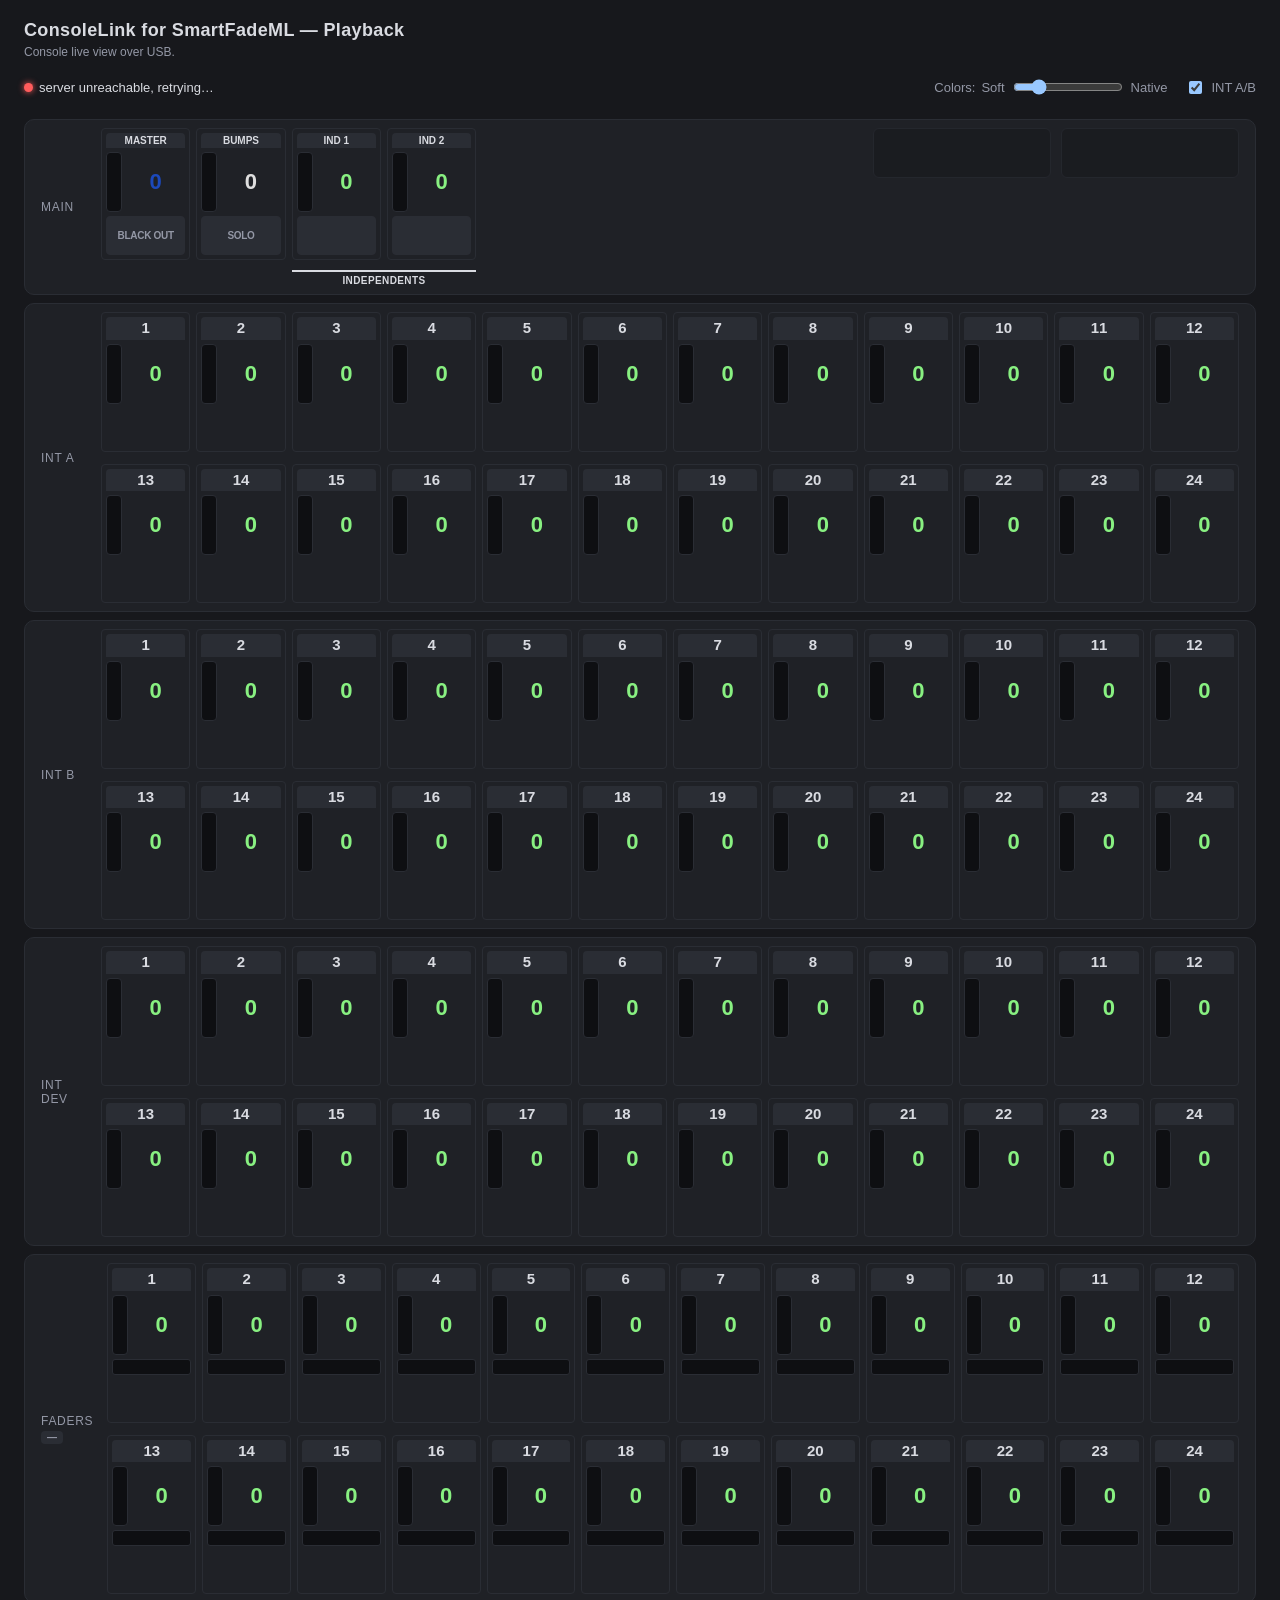
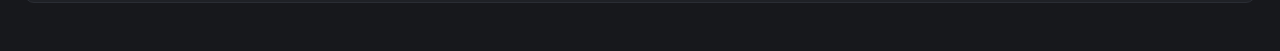
==== index.html @ bc00c01a "Adding LCD mirror to the app." ====
<!DOCTYPE html>
<html lang="en">
<head>
<meta charset="utf-8">
<meta name="viewport" content="width=device-width, initial-scale=1">
<title>ConsoleLink for SmartFadeML - Playback</title>
<link rel="stylesheet" href="style.css">
</head>
<body>
  <h1>ConsoleLink for SmartFadeML — Playback</h1>
  <div class="subtitle">Console live view over USB.</div>

  <div class="status-row">
    <div class="status"><span class="dot" id="dot"></span><span id="conn-text">connecting…</span></div>
    <div id="stale-text" style="color: var(--dim);"></div>
    <label class="sat-control">Colors:
      <span>Soft</span>
      <input type="range" id="saturation" min="0.5" max="1" step="0.05">
      <span>Native</span>
    </label>
    <label class="int-ab-control"><input type="checkbox" id="show-int-ab"> INT A/B</label>
  </div>

  <div class="section section-row" id="section-master-bumps">
    <div class="section-title">MAIN</div>
    <div class="special-row">
      <div class="meter special-meter" id="fader-master">
        <div class="number">MASTER</div>
        <div class="value-row">
          <div class="track"><div class="fill master" style="height:0%"></div></div>
          <div class="val">0</div>
        </div>
        <div class="name">
          <div class="ind-button ind-mini placeholder" id="ind-blackout">
            <div class="light">BLACK OUT</div>
          </div>
        </div>
      </div>
      <div class="meter special-meter" id="bumps">
        <div class="number">BUMPS</div>
        <div class="value-row">
          <div class="track"><div class="fill bumps" style="height:0%"></div></div>
          <div class="val">0</div>
        </div>
        <div class="name">
          <div class="ind-button ind-mini placeholder" id="ind-solo">
            <div class="light">SOLO</div>
          </div>
        </div>
      </div>
      <div class="meter special-meter" id="ind1">
        <div class="number">IND 1</div>
        <div class="value-row">
          <div class="track"><div class="fill ind" style="height:0%"></div></div>
          <div class="val">0</div>
        </div>
        <div class="name">
          <div class="ind-button ind-mini placeholder" id="ind-1">
            <div class="light">
              <div class="name-line"></div>
              <div class="name-line"></div>
              <div class="name-line"></div>
            </div>
          </div>
        </div>
      </div>
      <div class="meter special-meter" id="ind2">
        <div class="number">IND 2</div>
        <div class="value-row">
          <div class="track"><div class="fill ind" style="height:0%"></div></div>
          <div class="val">0</div>
        </div>
        <div class="name">
          <div class="ind-button ind-mini placeholder" id="ind-2">
            <div class="light">
              <div class="name-line"></div>
              <div class="name-line"></div>
              <div class="name-line"></div>
            </div>
          </div>
        </div>
      </div>
      <div class="group-bar" style="grid-column: 3 / 5;">INDEPENDENTS</div>
      <div class="lcd-pair">
        <div class="lcd placeholder" id="lcd-1">
          <div class="lcd-line"></div>
          <div class="lcd-line"></div>
        </div>
        <div class="lcd placeholder" id="lcd-2">
          <div class="lcd-line"></div>
          <div class="lcd-line"></div>
        </div>
      </div>
    </div>
  </div>

  <div class="section section-row" id="section-INT A">
    <div class="section-title">INT A <span class="active-badge" style="display:none">Active</span></div>
    <div class="intensity-row" id="intensities-INT A"></div>
  </div>

  <div class="section section-row" id="section-INT B">
    <div class="section-title">INT B <span class="active-badge" style="display:none">Active</span></div>
    <div class="intensity-row" id="intensities-INT B"></div>
  </div>

  <div class="section section-row" id="section-INT DEV">
    <div class="section-title">INT DEV <span class="active-badge" style="display:none">Active</span></div>
    <div class="intensity-row" id="intensities-INT DEV"></div>
  </div>

  <div class="section section-row" id="section-physical">
    <div class="section-title">FADERS
      <div class="mode-pill" id="mode-pill">—</div>
    </div>
    <div class="intensity-row" id="physical-faders"></div>
  </div>

<script src="app.js"></script>
</body>
</html>
---- style.css ----
:root {
  color-scheme: dark;
  --bg: #17181c;
  --panel: #1f2126;
  --grid: #2a2d34;
  --text: #d9dbe1;
  --darktext: #0b0c0e;
  --dim: #9498a6;
  --accent: #4fb0ff;
  --ok: #5cff8f;
  --bad: #ff5c5c;

  /* SmartFadeML style colors -- the console's pure LED colors. app.js reads these once and
     overrides them with softened versions per the Soft <-> Native slider (applyPalette()). */
  --master: #0000ff;
  --bumps: #ffffff;
  --accent-green: #00ff00;
  --accent-red: #ff0000;
  --blink-duration: 0.5s;
}
/* Below this window width, each 24-cell intensity row wraps into two rows of 12 (see the
   @media rule right after .intensity-row's definition, below, for the actual breakpoint --
   it has to live there so it wins the cascade over .intensity-row's unconditional rule). */
* { box-sizing: border-box; }
body {
  margin: 0;
  background: var(--bg);
  color: var(--text);
  font-family: -apple-system, BlinkMacSystemFont, "Segoe UI", sans-serif;
  padding: 20px 24px 40px;
}
/* Below 900px, stop reflowing/shrinking further (values were getting clipped past that
   point, see the 12-per-row .intensity-row comment above) -- hold the page at a fixed 900px and
   let the browser's own horizontal scrollbar handle anything narrower. */
body {
  min-width: 900px;
}
h1 {
  font-size: 18px;
  font-weight: 600;
  margin: 0 0 4px;
  letter-spacing: 0.02em;
}
.subtitle {
  color: var(--dim);
  font-size: 12px;
  margin-bottom: 18px;
}
.status-row {
  display: flex;
  align-items: center;
  gap: 18px;
  margin-bottom: 22px;
  font-size: 13px;
  flex-wrap: wrap;
}
.sat-control {
  display: flex;
  align-items: center;
  gap: 6px;
  margin-left: auto;  /* pushed to the right end of .status-row */
  color: var(--dim);
}
.sat-control input { width: 110px; }
.int-ab-control {
  display: flex;
  align-items: center;
  gap: 6px;
  color: var(--dim);
}
.status {
  display: flex;
  align-items: center;
  gap: 6px;
}
.dot {
  width: 9px;
  height: 9px;
  border-radius: 50%;
  background: var(--bad);
  box-shadow: 0 0 6px var(--bad);
}
.dot.ok { background: var(--ok); box-shadow: 0 0 6px var(--ok); }
/* Sits under the FADERS section-title text (a 46px-wide column, see .section.section-row
   .section-title) -- styled to match .section-title .active-badge (the INT A/B/DEV rows'
   "Active" badge) since they're both small status badges living in the same section-title
   spot: solid fill + dark text, 4px radius, 700 weight. Neutral grey/dim fill when the mode
   is still unknown (no active-* class yet), same as the rest of the UI's unknown-state
   color; solid accent-green/red once a mode is confirmed. */
.mode-pill.unconfirmed { opacity: 0.55; font-style: italic; }
.section-title .mode-pill {
  padding: 1px 6px;
  font-size: 10px;
  font-weight: 700;
  border: none;
  border-radius: 4px;
  text-align: center;
  white-space: normal;
  text-transform: none;
  letter-spacing: 0;
  background: var(--grid);
  color: var(--dim);
}
.section-title .mode-pill.active-A,
.section-title .mode-pill.active-B,
.section-title .mode-pill.active-D,
.section-title .mode-pill.active-P1,
.section-title .mode-pill.active-P2 {
  background: var(--accent-green);
  color: #0b0c0e;
}
.section-title .mode-pill.active-M {
  background: var(--accent-red);
  color: var(--text);
}

.section {
  background: var(--panel);
  border: 1px solid var(--grid);
  border-radius: 10px;
  padding: 8px 16px 8px;
  margin-bottom: 8px;
}
.section-title {
  font-size: 12px;
  text-transform: uppercase;
  letter-spacing: 0.06em;
  color: var(--dim);
  margin-bottom: 12px;
  display: flex;
  align-items: center;
  gap: 8px;
}
.section-title .active-badge {
  font-size: 10px;
  background: var(--accent-green);
  color: #0b0c0e;
  border-radius: 4px;
  padding: 1px 6px;
  letter-spacing: 0;
  text-transform: none;
  font-weight: 700;
}
.section.dim .section-title { opacity: 0.6; }

/* INT A/B/DEV sections only: title as a left column instead of a row above the intensity
   meters, so each row is shorter vertically. */
.section.section-row {
  display: flex;
  align-items: center;
  gap: 14px;
}
/* INT A/B rows when the header's INT A/B checkbox is off. Same specificity as the rule above,
   which the plain `hidden` attribute wouldn't beat. */
.section.section-row.hidden-row { display: none; }
.section.section-row .section-title {
  flex: 0 0 46px;
  flex-direction: column;
  align-items: flex-start;
  gap: 3px;
  margin-bottom: 0;
}
.section.section-row .intensity-row,
.section.section-row .special-row {
  /* flex-basis 0, not auto: with auto, the outer flex layout would need this item's own
     intrinsic/preferred size before it can assign a width -- for .special-row specifically,
     that intrinsic-size pass needs to resolve its grid-template-columns' percentage-based
     tracks, which in turn need .special-row's own (not-yet-known) width. That circularity is
     what collapsed MASTER/BUMPS/IND 1/IND 2 to slivers: an indefinite percentage in that
     situation resolves to 0 per spec. flex-basis:0 sidesteps it entirely -- flex-grow:1 just
     takes 100% of the remaining space directly, with no intrinsic-size measurement needed. */
  flex: 1 1 0;
  min-width: 0;
}
.intensity-row {
  display: grid;
  /* minmax(0, 1fr), not plain 1fr: a bare 1fr track won't shrink below its content's natural
     min-content width, which defeats the narrow-width wrap below -- minmax(0, 1fr) is what
     actually lets columns compress instead of overflowing the row. */
  grid-template-columns: repeat(24, minmax(0, 1fr));
  gap: 6px;
  align-items: end;
  /* Safety net: if even 12-per-row (below) is still too tight for the fixed-size badge/bar/
     value content to shrink into, scroll horizontally instead of silently overflowing the
     page. */
  overflow-x: auto;
}
/* Tune this px value to change when the 24-cell intensity rows wrap into two rows of 12
   (narrow Mac windows / phone screens). Must stay below .intensity-row above so it wins the
   cascade. */
@media (max-width: 1600px) {
  .intensity-row {
    grid-template-columns: repeat(12, minmax(0, 1fr));
  }
}
/* A caption bar visually tying two or more adjacent indicators together (e.g. "Focus" under
   Pan+Tilt, "INDEPENDENTS" under IND 1/IND 2) -- generic, reusable in any CSS-grid row
   (.intensity-row's PARAM 1/2 fader labels via computeLabelGroups() in app.js; .special-row's
   static IND 1/IND 2 grouping). A .group-bar is just another item in that same grid, given an
   explicit `grid-column: start / end` (in JS for the dynamic case, inline for the static one).
   The static IND 1/IND 2 caption still relies on plain auto-placement -- no grid-row of its
   own, so it lands in row 2 since row 1 is already fully occupied. The dynamic PARAM 1/2
   group-bars no longer do: since the 12-column-wrap fix, renderGroupBars()/
   projectGroupSegments() in app.js always set an explicit grid-row themselves (see those
   functions for why plain auto-placement stopped being enough once a row can wrap to two
   12-column blocks). Kept visually light (a thin top rule + small caption) rather than a
   heavy filled bar, to read as "these belong together" without competing with the meters
   themselves. */
.group-bar {
  grid-column: 1 / -1;
  margin-top: 4px;
  padding-top: 3px;
  border-top: 2px solid var(--text);
  font-size: 10px;
  font-weight: 700;
  color: var(--text);
  text-transform: uppercase;
  letter-spacing: 0.04em;
  text-align: center;
  white-space: nowrap;
  overflow: hidden;
  text-overflow: ellipsis;
}
.meter {
  display: flex;
  flex-direction: column;
  align-items: center;
  justify-content: flex-start;
  min-width: 0;
  flex: 1 1 0;
  height: auto;
  border: 1px solid var(--grid);
  border-radius: 4px;
  padding: 4px;
  /* At narrow widths (12-per-row) a column can compress below its badge/value text's natural
     size -- clip rather than let it bleed into neighboring columns. */
  overflow: hidden;
}
.meter .track {
  width: 100%;
  height: 60px;
  background: #0e0f12;
  border: 1px solid var(--grid);
  border-radius: 4px;
  display: flex;
  align-items: flex-end;
  overflow: hidden;
  position: relative;
  margin-top: 0;
  flex-shrink: 0;
}
.meter .fill {
  width: 100%;
  background: transparent;
  height: 0%;
  transition: height 80ms linear;
}
.meter.nonzero .fill { background: var(--accent-green); }
/* The FADERS row takes its bump LED's console color (--bar-color, set in app.js). Before the
   first type=0x16 arrives: the page's green, or red in MEMS like the console. */
#section-physical .meter.nonzero .fill { background: var(--bar-color, var(--accent-green)); }
#section-physical .meter .val { color: var(--bar-color, var(--accent-green)); }
#section-physical.mems .meter.nonzero .fill { background: var(--bar-color, var(--accent-red)); }
#section-physical.mems .meter .val { color: var(--bar-color, var(--accent-red)); }
.meter .val {
  font-size: 10px;
  color: var(--accent-green);
  font-variant-numeric: tabular-nums;
  line-height: 1.1;
  flex-shrink: 0;
  display: inline-block;
  margin-top: 4px;
  height: 1.1em;
}
.meter .number,
.meter .name {
  font-size: 9px;
  color: var(--dim);
  line-height: 1.2;
  text-align: center;
  display: inline-block;
  width: 100%;
  white-space: nowrap;
  overflow: hidden;
  text-overflow: ellipsis;
}
.meter .number {
  height: 1.2em;
}

/* INT A/B/DEV intensity meters and Master/Bumps (.special-meter) share this compact layout:
   the number/label as a header above a narrow bar, and a large value readout next to it. */
.intensity-row .meter .number,
.special-meter .number {
  font-size: 15px;
  font-weight: 700;
  color: var(--text);
  background: var(--grid);
  border-radius: 4px 4px 0 0;
  height: auto;
  line-height: 1.5;
  margin-bottom: 4px;
}
.intensity-row .meter .value-row,
.special-meter .value-row {
  display: flex;
  align-items: flex-end;
  justify-content: flex-start;
  gap: 4px;
  width: 100%;
  height: 60px;
}
.intensity-row .meter .track,
.special-meter .track {
  width: 16px;
  flex: 0 0 16px;
}
.intensity-row .meter .val,
.special-meter .val {
  font-size: 22px;
  font-weight: 700;
  color: var(--accent-green);
  height: auto;
  margin-top: 0;
  line-height: 1;
  align-self: center;
  flex: 1 1 auto;
  text-align: center;
}

/* MASTER/BUMPS is longer than a 1-2 digit intensity number, so it gets a smaller badge font
   that wraps instead of the numeric badges' nowrap+ellipsis truncation. */
.special-meter .number {
  font-size: 10px;
  white-space: normal;
}
/* The console's own name field is 3 short lines (6/6/5 chars) -- .name is
   just a column of 3 .name-line rows, each rendered exactly as the console lays it out
   rather than word-wrapping one joined string. Always exactly 3 rows (blank ones included),
   so every meter column's name area is the same height regardless of how many lines that
   particular item's name actually uses. */
.meter .name {
  display: flex;
  flex-direction: column;
  width: 100%;
  margin-top: 4px;
  /* Explicit, not just "3 .name-line rows add up to this" -- BLACK OUT/SOLO (under Master/
     Bumps) only ever hold a single line, so they need this container's height pinned to the
     same 3-line total (3 * 13px) rather than shrinking to fit their own shorter content. */
  height: 39px;
}
/* Every name/label in this row (24-cell intensity names, IND 1/2 names, SOLO/BLACKOUT) shares
   this font size and weight -- one shared rule instead of repeating the same two values in
   each context below, which only differ in line-height/height/color/wrapping. */
.name-line,
.ind-button.ind-mini .light {
  font-size: 10px;
  font-weight: 600;
}
.name-line {
  color: var(--text);
  line-height: 1.3;
  height: 1.3em;
  text-align: center;
  white-space: nowrap;
  overflow: hidden;
  text-overflow: clip;
}

/* CSS grid, not flex: lets MASTER/BUMPS/IND 1/IND 2 share the exact same "append a .group-bar
   with an explicit grid-column, no grid-row" mechanism as .intensity-row (see .group-bar
   above) for the IND 1/IND 2 "INDEPENDENTS" caption -- a plain sibling .group-bar auto-places
   into row 2 since row 1 is already fully occupied by the 4 items, no wrapper element needed.
   (An earlier version wrapped IND 1/IND 2 in an extra flex container and passed their shared
   width down via a CSS custom property -- broken, because a custom property's "%" is NOT
   resolved at the element that declares it; it stays live text substituted at the point of
   actual use, so it resolved against the wrapper's own near-empty width instead of
   .special-row's, collapsing both to a sliver. Direct grid items sidestep that entirely.) */
.special-row {
  display: grid;
  /* 4 meter tracks, then one taking the rest of the row for the LCDs (.lcd-pair) */
  grid-template-columns: repeat(4, calc((100% - 138px) / 24)) minmax(0, 1fr);
  gap: 6px;
}
/* No width rule on .special-meter itself: the grid track above already sizes each column
   correctly, and a grid item stretches to fill its track by default. An explicit width here
   would be actively wrong under a grid parent, not just redundant -- "%" in a grid ITEM's own
   width resolves against its grid CELL, not the container, so `calc((100% - 138px) / 24)`
   would compute against a ~63px cell instead of .special-row's full width, going negative
   (clamped ~0). That's exactly what broke MASTER/BUMPS/IND 1/IND 2 into slivers even after
   fixing the .special-row circular-sizing issue below -- confirmed by measuring the actual
   rendered grid-template-columns (63.3px per track, correct) vs. the item boxes (10px, wrong)
   with Playwright before removing this. */
/* Same breakpoint as .intensity-row's 24->12 wrap above: once an intensity-row column is one
   of 12 (11 gaps) instead of 24 (23 gaps), Master/Bumps need the matching 12-column width
   formula to stay the same size as Intensity 1/2 -- otherwise they'd still be sized for the
   24-wide row. */
@media (max-width: 1600px) {
  .special-row {
    grid-template-columns: repeat(4, calc((100% - 66px) / 12)) minmax(0, 1fr);
  }
}
/* The console's two 2x20 LCDs, right-aligned like on the console's top right. Spans both grid
   rows (meters + INDEPENDENTS caption) of its own track. Even at the page's 900px minimum width
   that track has room for both panels. */
.lcd-pair {
  grid-column: 5;
  grid-row: 1 / 3;
  justify-self: end;
  align-self: start;
  display: flex;
  gap: 10px;
}
.lcd {
  background: var(--bg);
  border: 1px solid var(--grid);
  border-radius: 6px;
  padding: 6px 10px;
  font-family: ui-monospace, "SF Mono", Menlo, monospace;
  font-size: 13px;
}
/* white-space: pre keeps the console's own column alignment (runs of spaces); the fixed 20ch
   width keeps an empty or placeholder panel the same size as a filled one. */
.lcd-line {
  width: 20ch;
  height: 1.4em;
  line-height: 1.4em;
  white-space: pre;
  overflow: hidden;
}
.lcd.placeholder { opacity: 0.5; }
.special-meter .fill.master { background: var(--master); }
.special-meter .fill.bumps { background: var(--bumps); }
.special-meter .fill.ind { background: var(--accent-green); }
#fader-master .val { color: var(--master); }
#bumps .val { color: var(--bumps); }
#ind1 .val,
#ind2 .val { color: var(--accent-green); }

.placeholder .track { display: flex; align-items: center; justify-content: center; }
.placeholder .track::after {
  content: "?";
  color: var(--dim);
  font-size: 20px;
}

/* Independents are toggle/bump buttons on the console (per the manual), not faders --
   rendered as a light that turns on, not a bar that fills. */
.ind-button {
  display: flex;
  flex-direction: column;
  align-items: center;
  gap: 8px;
  width: 60px;
}
.ind-button .light {
  width: 44px;
  height: 44px;
  border-radius: 8px;
  background: #0e0f12;
  border: 1px solid var(--grid);
  display: flex;
  align-items: center;
  justify-content: center;
  font-size: 12px;
  font-weight: 700;
  color: var(--dim);
}
/* SOLO/BLACKOUT live inside Bumps'/Master's .name slot instead of standing alone: compact,
   full-width, with the label inside the light box itself rather than below it. */
.ind-button.ind-mini {
  width: 100%;
  height: 100%;
  gap: 0;
}
.ind-button.ind-mini .light {
  width: 100%;
  height: 100%;
  min-height: 0;
  border-radius: 4px;
  letter-spacing: -0.03em;
  line-height: 1.15;
  padding: 1px;
  white-space: normal;
  /* Inactive: same background as the .number badge above the bar. */
  background: var(--grid);
  border-color: var(--grid);
  color: var(--dim);
}
/* Active: the console's own LED color (--color-a/--color-b, set in app.js) -- white for SOLO,
   blue for BLACKOUT -- falling back to the page's colors before the first type=0x16. Glow and
   text stay the page's own, for contrast. IDs so these beat the generic .ind-button.on rules. */
#ind-solo.on .light {
  background: var(--color-a, var(--bumps));
  border-color: var(--color-a, var(--bumps));
  /* Text color, not button color: white background needs dark text for contrast, distinct
     from BLACKOUT's blue background below which needs the opposite. */
  color: var(--darktext);
  box-shadow: 0 0 10px var(--bumps);
}
#ind-blackout.on .light {
  background: var(--color-a, var(--master));
  border-color: var(--color-a, var(--master));
  color: var(--text);
  box-shadow: 0 0 10px var(--master);
}
/* Blinking: hard-alternates between the console's two LED colors (--color-a/--color-b), matching
   the real console's flashing LED -- e.g. Solo blinks white/off while a Bump button isolates a
   channel; BlackOut blinks light-blue/off (37 37 ff / 0a 0a 0a) when Master is pulled below full
   while BlackOut itself is off. Falls back to the page's on-color / inactive background.
   steps(1) for a discrete flash, not a smooth fade. */
@keyframes blink-solo {
  0%, 49%   { background: var(--color-a, var(--bumps)); border-color: var(--color-a, var(--bumps)); color: var(--darktext); box-shadow: 0 0 10px var(--bumps); }
  50%, 100% { background: var(--color-b, var(--grid)); border-color: var(--color-b, var(--grid)); color: var(--dim); box-shadow: none; }
}
@keyframes blink-blackout {
  0%, 49%   { background: var(--color-a, var(--master)); border-color: var(--color-a, var(--master)); color: var(--text); box-shadow: 0 0 10px var(--master); }
  50%, 100% { background: var(--color-b, var(--grid)); border-color: var(--color-b, var(--grid)); color: var(--dim); box-shadow: none; }
}
#ind-solo.blinking .light { animation: blink-solo var(--blink-duration) steps(1) infinite; }
#ind-blackout.blinking .light { animation: blink-blackout var(--blink-duration) steps(1) infinite; }
/* IND 1/2's button shows the Independent's name as 3 lines, same as the intensity rows,
   instead of SOLO/BLACKOUT's single static label -- override the centered
   single-line layout inherited from .ind-button .light with a column of small rows. */
#ind-1 .light,
#ind-2 .light {
  flex-direction: column;
  justify-content: center;
  gap: 0;
}
#ind-1 .light .name-line,
#ind-2 .light .name-line {
  line-height: 1.15;
  height: 1.15em;
  color: inherit;
}
#ind-1.on .light,
#ind-2.on .light {
  background: var(--accent-green);
  border-color: var(--accent-green);
  /* Pale green background, same as SOLO's white -- needs dark text, not BLACKOUT's light. */
  color: var(--darktext);
  box-shadow: 0 0 10px var(--accent-green);
}
/* The Physical Faders row's light swatch: no text, just a color (solid,
   intensity-proportional once caught; blinking between two brightness levels while the
   physical fader hasn't caught its stored value yet). Colors are the console's own RGB
   (--color-a/--color-b, set via setLightColors() in app.js).
   Sized to sit in a .meter's .name slot, same 24-per-row grid as the intensity rows above. */
.fader-light {
  width: 100%;
  height: 16px;
  margin-top: 4px;
  border-radius: 3px;
  background: var(--color-a, #0e0f12);
  border: 1px solid var(--grid);
}
/* Driven by --color-a/--color-b custom properties set in JS per fader -- every one of the 24
   faders can show a different wire color, so the animation itself has to be color-agnostic.
   steps(1) for a discrete flash, matching the real console's LED, not a smooth fade. */
@keyframes blink-fader {
  0%, 49%   { background: var(--color-a); }
  50%, 100% { background: var(--color-b); }
}
.fader-light.blinking {
  animation: blink-fader var(--blink-duration) steps(1) infinite;
}
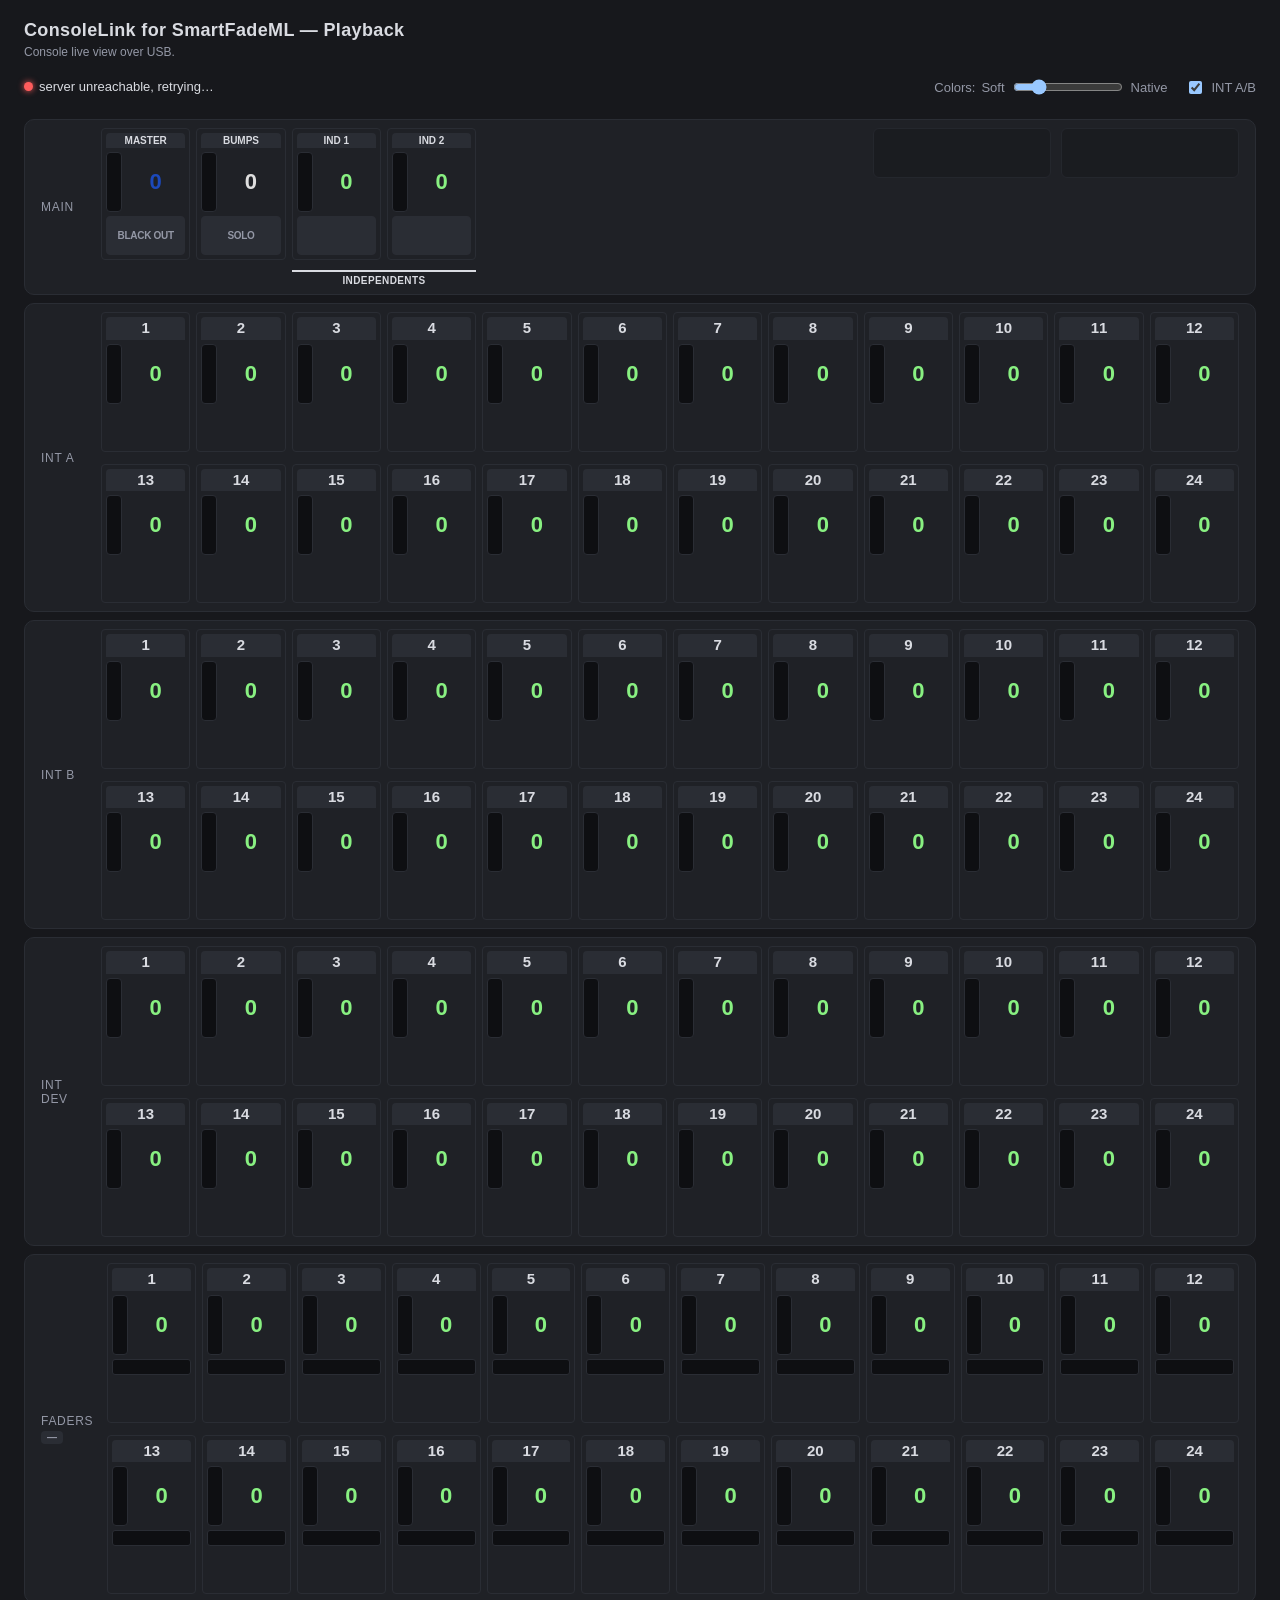
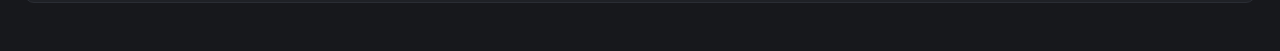
==== commit 3de8a82b: "Adding new layout for narrow screens (ex. phone)." ====
--- a/index.html
+++ b/index.html
@@ -11,14 +11,18 @@
   <div class="subtitle">Console live view over USB.</div>
 
   <div class="status-row">
-    <div class="status"><span class="dot" id="dot"></span><span id="conn-text">connecting…</span></div>
-    <div id="stale-text" style="color: var(--dim);"></div>
-    <label class="sat-control">Colors:
-      <span>Soft</span>
-      <input type="range" id="saturation" min="0.5" max="1" step="0.05">
-      <span>Native</span>
-    </label>
-    <label class="int-ab-control"><input type="checkbox" id="show-int-ab"> INT A/B</label>
+    <div class="status-group">
+      <div class="status"><span class="dot" id="dot"></span><span id="conn-text">connecting…</span></div>
+      <div id="stale-text"></div>
+    </div>
+    <div class="controls">
+      <label class="sat-control">Colors:
+        <span>Soft</span>
+        <input type="range" id="saturation" min="0.5" max="1" step="0.05">
+        <span>Native</span>
+      </label>
+      <label class="int-ab-control"><input type="checkbox" id="show-int-ab"> INT A/B</label>
+    </div>
   </div>
 
   <div class="section section-row" id="section-master-bumps">
--- a/style.css
+++ b/style.css
@@ -17,11 +17,27 @@
   --accent-green: #00ff00;
   --accent-red: #ff0000;
   --blink-duration: 0.5s;
-}
-/* Below this window width, each 24-cell intensity row wraps into two rows of 12 (see the
-   @media rule right after .intensity-row's definition, below, for the actual breakpoint --
-   it has to live there so it wins the cascade over .intensity-row's unconditional rule). */
+
+  /* Meter columns per grid row: each 24-cell intensity row wraps into 24/--cols rows. The only
+     place the column count is set -- the grids below and currentColumnsPerRow() in app.js all
+     read it from here. */
+  --cols: 24;
+  --gap: 6px;
+}
+/* Tune these px values to change where the 24-cell rows wrap. */
+@media (max-width: 1600px) {
+  :root { --cols: 12; }
+}
+/* Phone portrait: 4 rows of 6. */
+@media (max-width: 640px) {
+  :root { --cols: 6; }
+}
 * { box-sizing: border-box; }
+html {
+  /* Stop iOS Safari enlarging text when the phone turns to landscape. */
+  -webkit-text-size-adjust: 100%;
+  text-size-adjust: 100%;
+}
 body {
   margin: 0;
   background: var(--bg);
@@ -29,12 +45,6 @@
   font-family: -apple-system, BlinkMacSystemFont, "Segoe UI", sans-serif;
   padding: 20px 24px 40px;
 }
-/* Below 900px, stop reflowing/shrinking further (values were getting clipped past that
-   point, see the 12-per-row .intensity-row comment above) -- hold the page at a fixed 900px and
-   let the browser's own horizontal scrollbar handle anything narrower. */
-body {
-  min-width: 900px;
-}
 h1 {
   font-size: 18px;
   font-weight: 600;
@@ -54,11 +64,20 @@
   font-size: 13px;
   flex-wrap: wrap;
 }
+/* The page's controls, as one block pushed to the right end of .status-row -- on a narrow
+   screen they wrap as a group, still right-aligned, rather than one by one. */
+.controls {
+  display: flex;
+  align-items: center;
+  flex-wrap: wrap;
+  justify-content: flex-end;
+  gap: 8px 18px;
+  margin-left: auto;
+}
 .sat-control {
   display: flex;
   align-items: center;
   gap: 6px;
-  margin-left: auto;  /* pushed to the right end of .status-row */
   color: var(--dim);
 }
 .sat-control input { width: 110px; }
@@ -72,6 +91,17 @@
   display: flex;
   align-items: center;
   gap: 6px;
+}
+/* "last update" under the connection status, lined up with its text (dot 9px + gap 6px). */
+.status-group {
+  display: flex;
+  flex-direction: column;
+  gap: 2px;
+}
+#stale-text {
+  color: var(--dim);
+  font-size: 12px;
+  padding-left: 15px;
 }
 .dot {
   width: 9px;
@@ -177,21 +207,12 @@
   /* minmax(0, 1fr), not plain 1fr: a bare 1fr track won't shrink below its content's natural
      min-content width, which defeats the narrow-width wrap below -- minmax(0, 1fr) is what
      actually lets columns compress instead of overflowing the row. */
-  grid-template-columns: repeat(24, minmax(0, 1fr));
-  gap: 6px;
+  grid-template-columns: repeat(var(--cols), minmax(0, 1fr));
+  gap: var(--gap);
   align-items: end;
-  /* Safety net: if even 12-per-row (below) is still too tight for the fixed-size badge/bar/
-     value content to shrink into, scroll horizontally instead of silently overflowing the
-     page. */
+  /* Safety net: if a row is still too tight for the fixed-size badge/bar/value content to
+     shrink into, scroll horizontally instead of silently overflowing the page. */
   overflow-x: auto;
-}
-/* Tune this px value to change when the 24-cell intensity rows wrap into two rows of 12
-   (narrow Mac windows / phone screens). Must stay below .intensity-row above so it wins the
-   cascade. */
-@media (max-width: 1600px) {
-  .intensity-row {
-    grid-template-columns: repeat(12, minmax(0, 1fr));
-  }
 }
 /* A caption bar visually tying two or more adjacent indicators together (e.g. "Focus" under
    Pan+Tilt, "INDEPENDENTS" under IND 1/IND 2) -- generic, reusable in any CSS-grid row
@@ -200,10 +221,9 @@
    explicit `grid-column: start / end` (in JS for the dynamic case, inline for the static one).
    The static IND 1/IND 2 caption still relies on plain auto-placement -- no grid-row of its
    own, so it lands in row 2 since row 1 is already fully occupied. The dynamic PARAM 1/2
-   group-bars no longer do: since the 12-column-wrap fix, renderGroupBars()/
-   projectGroupSegments() in app.js always set an explicit grid-row themselves (see those
-   functions for why plain auto-placement stopped being enough once a row can wrap to two
-   12-column blocks). Kept visually light (a thin top rule + small caption) rather than a
+   group-bars don't: renderGroupBars()/projectGroupSegments() in app.js always set an explicit
+   grid-row themselves (see those functions for why plain auto-placement isn't enough once a
+   row wraps into several blocks). Kept visually light (a thin top rule + small caption) rather than a
    heavy filled bar, to read as "these belong together" without competing with the meters
    themselves. */
 .group-bar {
@@ -232,7 +252,7 @@
   border: 1px solid var(--grid);
   border-radius: 4px;
   padding: 4px;
-  /* At narrow widths (12-per-row) a column can compress below its badge/value text's natural
+  /* At narrow widths a column can compress below its badge/value text's natural
      size -- clip rather than let it bleed into neighboring columns. */
   overflow: hidden;
 }
@@ -378,9 +398,13 @@
    .special-row's, collapsing both to a sliver. Direct grid items sidestep that entirely.) */
 .special-row {
   display: grid;
-  /* 4 meter tracks, then one taking the rest of the row for the LCDs (.lcd-pair) */
-  grid-template-columns: repeat(4, calc((100% - 138px) / 24)) minmax(0, 1fr);
-  gap: 6px;
+  /* 4 meter tracks, each exactly as wide as one .intensity-row column (same --cols/--gap, so
+     same width at every breakpoint), then one taking the rest of the row for the LCDs
+     (.lcd-pair). */
+  grid-template-columns:
+    repeat(4, calc((100% - (var(--cols) - 1) * var(--gap)) / var(--cols)))
+    minmax(0, 1fr);
+  gap: var(--gap);
 }
 /* No width rule on .special-meter itself: the grid track above already sizes each column
    correctly, and a grid item stretches to fill its track by default. An explicit width here
@@ -391,18 +415,9 @@
    fixing the .special-row circular-sizing issue below -- confirmed by measuring the actual
    rendered grid-template-columns (63.3px per track, correct) vs. the item boxes (10px, wrong)
    with Playwright before removing this. */
-/* Same breakpoint as .intensity-row's 24->12 wrap above: once an intensity-row column is one
-   of 12 (11 gaps) instead of 24 (23 gaps), Master/Bumps need the matching 12-column width
-   formula to stay the same size as Intensity 1/2 -- otherwise they'd still be sized for the
-   24-wide row. */
-@media (max-width: 1600px) {
-  .special-row {
-    grid-template-columns: repeat(4, calc((100% - 66px) / 12)) minmax(0, 1fr);
-  }
-}
 /* The console's two 2x20 LCDs, right-aligned like on the console's top right. Spans both grid
-   rows (meters + INDEPENDENTS caption) of its own track. Even at the page's 900px minimum width
-   that track has room for both panels. */
+   rows (meters + INDEPENDENTS caption) of its own track. On a phone in portrait it moves to its
+   own row below instead (see the end of this file). */
 .lcd-pair {
   grid-column: 5;
   grid-row: 1 / 3;
@@ -566,3 +581,70 @@
   animation: blink-fader var(--blink-duration) steps(1) infinite;
 }
 
+
+/* Narrow windows and phones. Kept at the end of the file so these win the cascade over the
+   same-specificity rules above.
+
+   Compact sizing: at the normal sizes a meter column can't get narrower than ~56px (bar, gap
+   and a bold 2-digit value side by side), which is what held the page at ~900px wide. Smaller
+   padding, gap, bar and value font bring that down to ~40px, enough for 12 columns on a phone
+   in landscape and 6 on a phone in portrait. */
+@media (max-width: 900px) {
+  :root { --gap: 4px; }
+  body { padding: 12px 8px 24px; }
+  h1 { font-size: 16px; }
+  .subtitle { margin-bottom: 12px; }
+  .status-row { gap: 8px 14px; margin-bottom: 12px; }
+  .section { padding: 6px 8px; }
+  .section.section-row { gap: 8px; }
+  .meter { padding: 2px; }
+  .intensity-row .meter .number { font-size: 13px; }
+  /* "MASTER" is the one badge word that can't wrap, and at 10px it's ~3px too wide for a ~44px
+     column. */
+  .special-meter .number { font-size: 9px; }
+  /* IND 1/2's name sits inside the button's own border and padding, so it has ~6px less than
+     an intensity name -- a full 6-character line needs the smaller font at ~44px columns. */
+  #ind-1 .light .name-line,
+  #ind-2 .light .name-line { font-size: 9px; }
+  .intensity-row .meter .value-row,
+  .special-meter .value-row { gap: 3px; }
+  .intensity-row .meter .track,
+  .special-meter .track { width: 10px; flex: 0 0 10px; }
+  .intensity-row .meter .val,
+  .special-meter .val { font-size: 18px; }
+  .lcd-pair { gap: 6px; }
+  .lcd { font-size: 11px; padding: 4px 6px; }
+}
+
+/* Phone portrait (the --cols: 6 breakpoint at the top of this file). */
+@media (max-width: 640px) {
+  /* Section title above its row instead of as a left column, which would cost a whole meter
+     column's width. */
+  .section.section-row {
+    flex-direction: column;
+    align-items: stretch;
+    gap: 6px;
+  }
+  .section.section-row .section-title {
+    flex: none;
+    flex-direction: row;
+    align-items: center;
+    gap: 8px;
+  }
+  /* flex: none, not the row layout's flex: 1 1 0 -- as a column-direction flex item that
+     basis would be a height, and these rows are scroll containers (overflow-x: auto), whose
+     automatic minimum height is 0, so they'd collapse. */
+  .section.section-row .intensity-row,
+  .section.section-row .special-row {
+    flex: none;
+  }
+  /* The meters keep one column each; the LCDs move to their own row below the INDEPENDENTS
+     caption and stack when both don't fit side by side. */
+  .lcd-pair {
+    grid-column: 1 / -1;
+    grid-row: 3;
+    justify-self: start;
+    flex-wrap: wrap;
+    margin-top: 4px;
+  }
+}
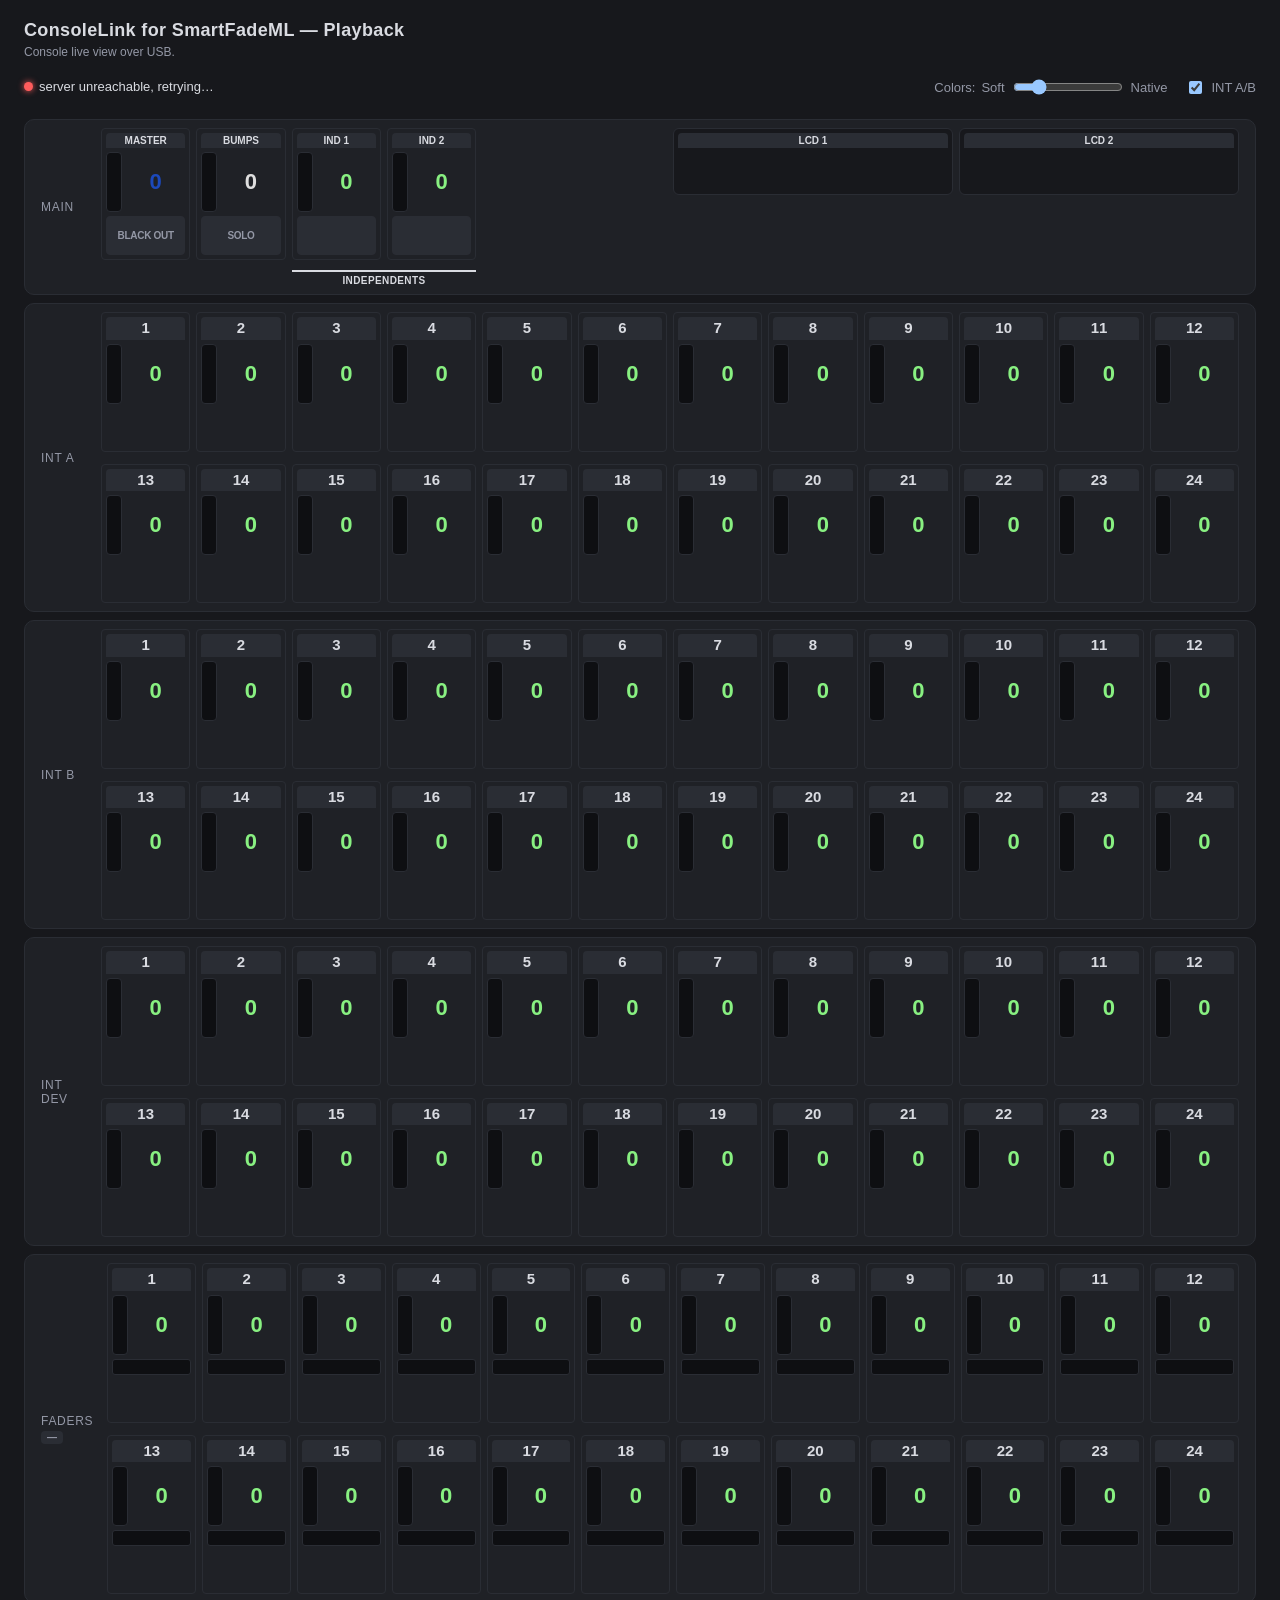
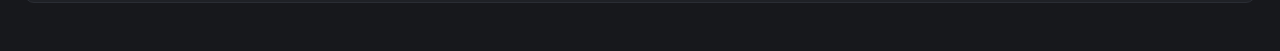
==== commit 089480d3: "Change style of LCD panels, should be exactly 3 columns wide." ====
--- a/index.html
+++ b/index.html
@@ -85,15 +85,15 @@
         </div>
       </div>
       <div class="group-bar" style="grid-column: 3 / 5;">INDEPENDENTS</div>
-      <div class="lcd-pair">
-        <div class="lcd placeholder" id="lcd-1">
-          <div class="lcd-line"></div>
-          <div class="lcd-line"></div>
-        </div>
-        <div class="lcd placeholder" id="lcd-2">
-          <div class="lcd-line"></div>
-          <div class="lcd-line"></div>
-        </div>
+      <div class="lcd placeholder" id="lcd-1">
+        <div class="lcd-label">LCD 1</div>
+        <div class="lcd-line"></div>
+        <div class="lcd-line"></div>
+      </div>
+      <div class="lcd placeholder" id="lcd-2">
+        <div class="lcd-label">LCD 2</div>
+        <div class="lcd-line"></div>
+        <div class="lcd-line"></div>
       </div>
     </div>
   </div>
--- a/style.css
+++ b/style.css
@@ -398,12 +398,13 @@
    .special-row's, collapsing both to a sliver. Direct grid items sidestep that entirely.) */
 .special-row {
   display: grid;
-  /* 4 meter tracks, each exactly as wide as one .intensity-row column (same --cols/--gap, so
-     same width at every breakpoint), then one taking the rest of the row for the LCDs
-     (.lcd-pair). */
-  grid-template-columns:
-    repeat(4, calc((100% - (var(--cols) - 1) * var(--gap)) / var(--cols)))
-    minmax(0, 1fr);
+  /* One .intensity-row column's width (same --cols/--gap, so the same width at every
+     breakpoint). Only used right here, in .special-row's own grid-template-columns, so its "%"
+     resolves against .special-row. */
+  --col: calc((100% - (var(--cols) - 1) * var(--gap)) / var(--cols));
+  /* 4 meter tracks, a spacer taking the rest of the row, then 6 more tracks for the two LCDs
+     (3 each -- half of a phone's 6 columns, where they sit side by side below the meters). */
+  grid-template-columns: repeat(4, var(--col)) minmax(0, 1fr) repeat(6, var(--col));
   gap: var(--gap);
 }
 /* No width rule on .special-meter itself: the grid track above already sizes each column
@@ -415,35 +416,49 @@
    fixing the .special-row circular-sizing issue below -- confirmed by measuring the actual
    rendered grid-template-columns (63.3px per track, correct) vs. the item boxes (10px, wrong)
    with Playwright before removing this. */
-/* The console's two 2x20 LCDs, right-aligned like on the console's top right. Spans both grid
-   rows (meters + INDEPENDENTS caption) of its own track. On a phone in portrait it moves to its
-   own row below instead (see the end of this file). */
-.lcd-pair {
-  grid-column: 5;
+/* The console's two 2x20 LCDs, at the right like on the console's top right, each spanning
+   three meter columns and both grid rows (meters + INDEPENDENTS caption). On a phone in
+   portrait they move below the meters instead (see the end of this file). */
+#lcd-1 { grid-column: 6 / 9; }
+#lcd-2 { grid-column: 9 / 12; }
+.lcd {
   grid-row: 1 / 3;
-  justify-self: end;
   align-self: start;
-  display: flex;
-  gap: 10px;
-}
-.lcd {
+  min-width: 0;
+  /* Lets .lcd-line size its font from this panel's width (cqi units). */
+  container-type: inline-size;
   background: var(--bg);
   border: 1px solid var(--grid);
   border-radius: 6px;
-  padding: 6px 10px;
-  font-family: ui-monospace, "SF Mono", Menlo, monospace;
-  font-size: 13px;
+  padding: 4px 4px 6px;
+}
+/* Header badge, same look as MASTER/BUMPS's .number above their meters. */
+.lcd-label {
+  font-size: 10px;
+  font-weight: 700;
+  color: var(--text);
+  background: var(--grid);
+  border-radius: 4px 4px 0 0;
+  line-height: 1.5;
+  text-align: center;
+  margin-bottom: 4px;
 }
 /* white-space: pre keeps the console's own column alignment (runs of spaces); the fixed 20ch
-   width keeps an empty or placeholder panel the same size as a filled one. */
+   width keeps an empty or placeholder panel the same size as a filled one. The panel's width
+   is set by the grid, not the text, so the font scales to fit 20 characters in it (a
+   monospace character is ~0.6em wide, so 20ch ~ 12em; 12px kept free for the side margins),
+   up to 13px. */
 .lcd-line {
   width: 20ch;
+  margin: 0 auto;
+  font-size: min(13px, (100cqi - 12px) / 12.1);
   height: 1.4em;
   line-height: 1.4em;
+  font-family: ui-monospace, "SF Mono", Menlo, monospace;
   white-space: pre;
   overflow: hidden;
 }
-.lcd.placeholder { opacity: 0.5; }
+.lcd.placeholder .lcd-line { opacity: 0.5; }
 .special-meter .fill.master { background: var(--master); }
 .special-meter .fill.bumps { background: var(--bumps); }
 .special-meter .fill.ind { background: var(--accent-green); }
@@ -600,8 +615,7 @@
   .meter { padding: 2px; }
   .intensity-row .meter .number { font-size: 13px; }
   /* "MASTER" is the one badge word that can't wrap, and at 10px it's ~3px too wide for a ~44px
-     column. */
-  .special-meter .number { font-size: 9px; }
+     column. The LCD labels (below) follow, to keep the badges matching. */
   /* IND 1/2's name sits inside the button's own border and padding, so it has ~6px less than
      an intensity name -- a full 6-character line needs the smaller font at ~44px columns. */
   #ind-1 .light .name-line,
@@ -612,8 +626,9 @@
   .special-meter .track { width: 10px; flex: 0 0 10px; }
   .intensity-row .meter .val,
   .special-meter .val { font-size: 18px; }
-  .lcd-pair { gap: 6px; }
-  .lcd { font-size: 11px; padding: 4px 6px; }
+  .lcd { padding: 2px 2px 4px; }
+  .special-meter .number,
+  .lcd-label { font-size: 9px; }
 }
 
 /* Phone portrait (the --cols: 6 breakpoint at the top of this file). */
@@ -638,13 +653,10 @@
   .section.section-row .special-row {
     flex: none;
   }
-  /* The meters keep one column each; the LCDs move to their own row below the INDEPENDENTS
-     caption and stack when both don't fit side by side. */
-  .lcd-pair {
-    grid-column: 1 / -1;
-    grid-row: 3;
-    justify-self: start;
-    flex-wrap: wrap;
-    margin-top: 4px;
-  }
-}
+  /* Just the --cols columns, like .intensity-row: the LCDs sit side by side below the
+     INDEPENDENTS caption, 3 columns each, filling the row. */
+  .special-row { grid-template-columns: repeat(var(--cols), var(--col)); }
+  #lcd-1, #lcd-2 { grid-row: 3; margin-top: 4px; }
+  #lcd-1 { grid-column: 1 / 4; }
+  #lcd-2 { grid-column: 4 / 7; }
+}
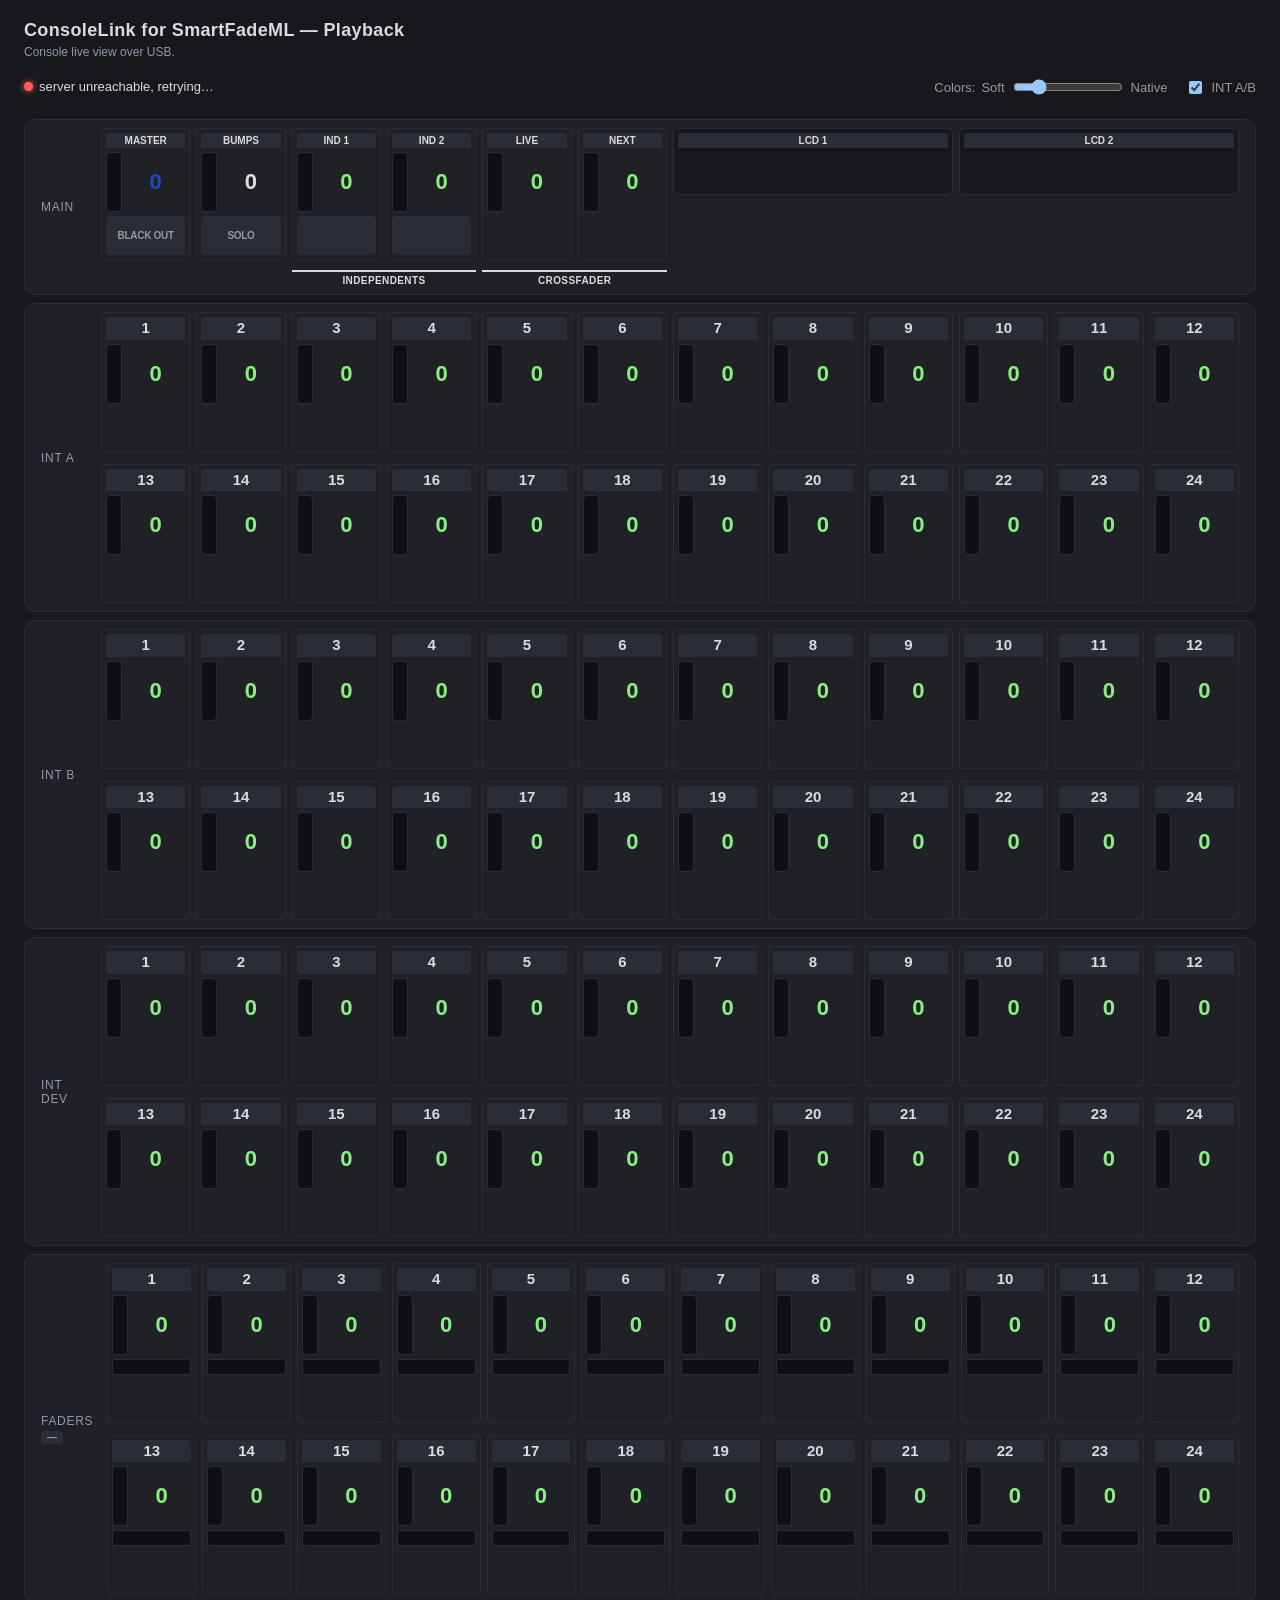
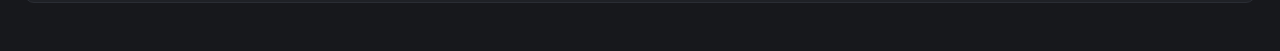
==== commit 41ce37ab: "Adding the Crossfader Live/Next controls." ====
--- a/index.html
+++ b/index.html
@@ -84,7 +84,22 @@
           </div>
         </div>
       </div>
+      <div class="meter special-meter" id="xfade-live">
+        <div class="number">LIVE</div>
+        <div class="value-row">
+          <div class="track"><div class="fill xfade" style="height:0%"></div></div>
+          <div class="val">0</div>
+        </div>
+      </div>
+      <div class="meter special-meter" id="xfade-next">
+        <div class="number">NEXT</div>
+        <div class="value-row">
+          <div class="track"><div class="fill xfade" style="height:0%"></div></div>
+          <div class="val">0</div>
+        </div>
+      </div>
       <div class="group-bar" style="grid-column: 3 / 5;">INDEPENDENTS</div>
+      <div class="group-bar" style="grid-column: 5 / 7;">CROSSFADER</div>
       <div class="lcd placeholder" id="lcd-1">
         <div class="lcd-label">LCD 1</div>
         <div class="lcd-line"></div>
--- a/style.css
+++ b/style.css
@@ -387,10 +387,11 @@
   text-overflow: clip;
 }
 
-/* CSS grid, not flex: lets MASTER/BUMPS/IND 1/IND 2 share the exact same "append a .group-bar
-   with an explicit grid-column, no grid-row" mechanism as .intensity-row (see .group-bar
-   above) for the IND 1/IND 2 "INDEPENDENTS" caption -- a plain sibling .group-bar auto-places
-   into row 2 since row 1 is already fully occupied by the 4 items, no wrapper element needed.
+/* CSS grid, not flex: lets MASTER/BUMPS/IND 1/IND 2/LIVE/NEXT share the exact same "append a
+   .group-bar with an explicit grid-column, no grid-row" mechanism as .intensity-row (see
+   .group-bar above) for the "INDEPENDENTS" and "CROSSFADER" captions -- a plain sibling
+   .group-bar auto-places into row 2 since row 1 is already fully occupied by the 6 meters, no
+   wrapper element needed.
    (An earlier version wrapped IND 1/IND 2 in an extra flex container and passed their shared
    width down via a CSS custom property -- broken, because a custom property's "%" is NOT
    resolved at the element that declares it; it stays live text substituted at the point of
@@ -402,9 +403,9 @@
      breakpoint). Only used right here, in .special-row's own grid-template-columns, so its "%"
      resolves against .special-row. */
   --col: calc((100% - (var(--cols) - 1) * var(--gap)) / var(--cols));
-  /* 4 meter tracks, a spacer taking the rest of the row, then 6 more tracks for the two LCDs
+  /* 6 meter tracks, a spacer taking the rest of the row, then 6 more tracks for the two LCDs
      (3 each -- half of a phone's 6 columns, where they sit side by side below the meters). */
-  grid-template-columns: repeat(4, var(--col)) minmax(0, 1fr) repeat(6, var(--col));
+  grid-template-columns: repeat(6, var(--col)) minmax(0, 1fr) repeat(6, var(--col));
   gap: var(--gap);
 }
 /* No width rule on .special-meter itself: the grid track above already sizes each column
@@ -417,10 +418,11 @@
    rendered grid-template-columns (63.3px per track, correct) vs. the item boxes (10px, wrong)
    with Playwright before removing this. */
 /* The console's two 2x20 LCDs, at the right like on the console's top right, each spanning
-   three meter columns and both grid rows (meters + INDEPENDENTS caption). On a phone in
+   three meter columns and both grid rows (meters + INDEPENDENTS/CROSSFADER captions). Counted
+   from the right edge, so they stay put with or without the spacer track. On a phone in
    portrait they move below the meters instead (see the end of this file). */
-#lcd-1 { grid-column: 6 / 9; }
-#lcd-2 { grid-column: 9 / 12; }
+#lcd-1 { grid-column: -7 / -4; }
+#lcd-2 { grid-column: -4 / -1; }
 .lcd {
   grid-row: 1 / 3;
   align-self: start;
@@ -461,7 +463,8 @@
 .lcd.placeholder .lcd-line { opacity: 0.5; }
 .special-meter .fill.master { background: var(--master); }
 .special-meter .fill.bumps { background: var(--bumps); }
-.special-meter .fill.ind { background: var(--accent-green); }
+.special-meter .fill.ind,
+.special-meter .fill.xfade { background: var(--accent-green); }
 #fader-master .val { color: var(--master); }
 #bumps .val { color: var(--bumps); }
 #ind1 .val,
@@ -596,6 +599,12 @@
   animation: blink-fader var(--blink-duration) steps(1) infinite;
 }
 
+
+/* 12 columns: the 6 meters and 6 LCD columns fill the row exactly, so the spacer track would
+   only add one extra gap and push the row a gap's width past its edge. */
+@media (max-width: 1600px) {
+  .special-row { grid-template-columns: repeat(var(--cols), var(--col)); }
+}
 
 /* Narrow windows and phones. Kept at the end of the file so these win the cascade over the
    same-specificity rules above.
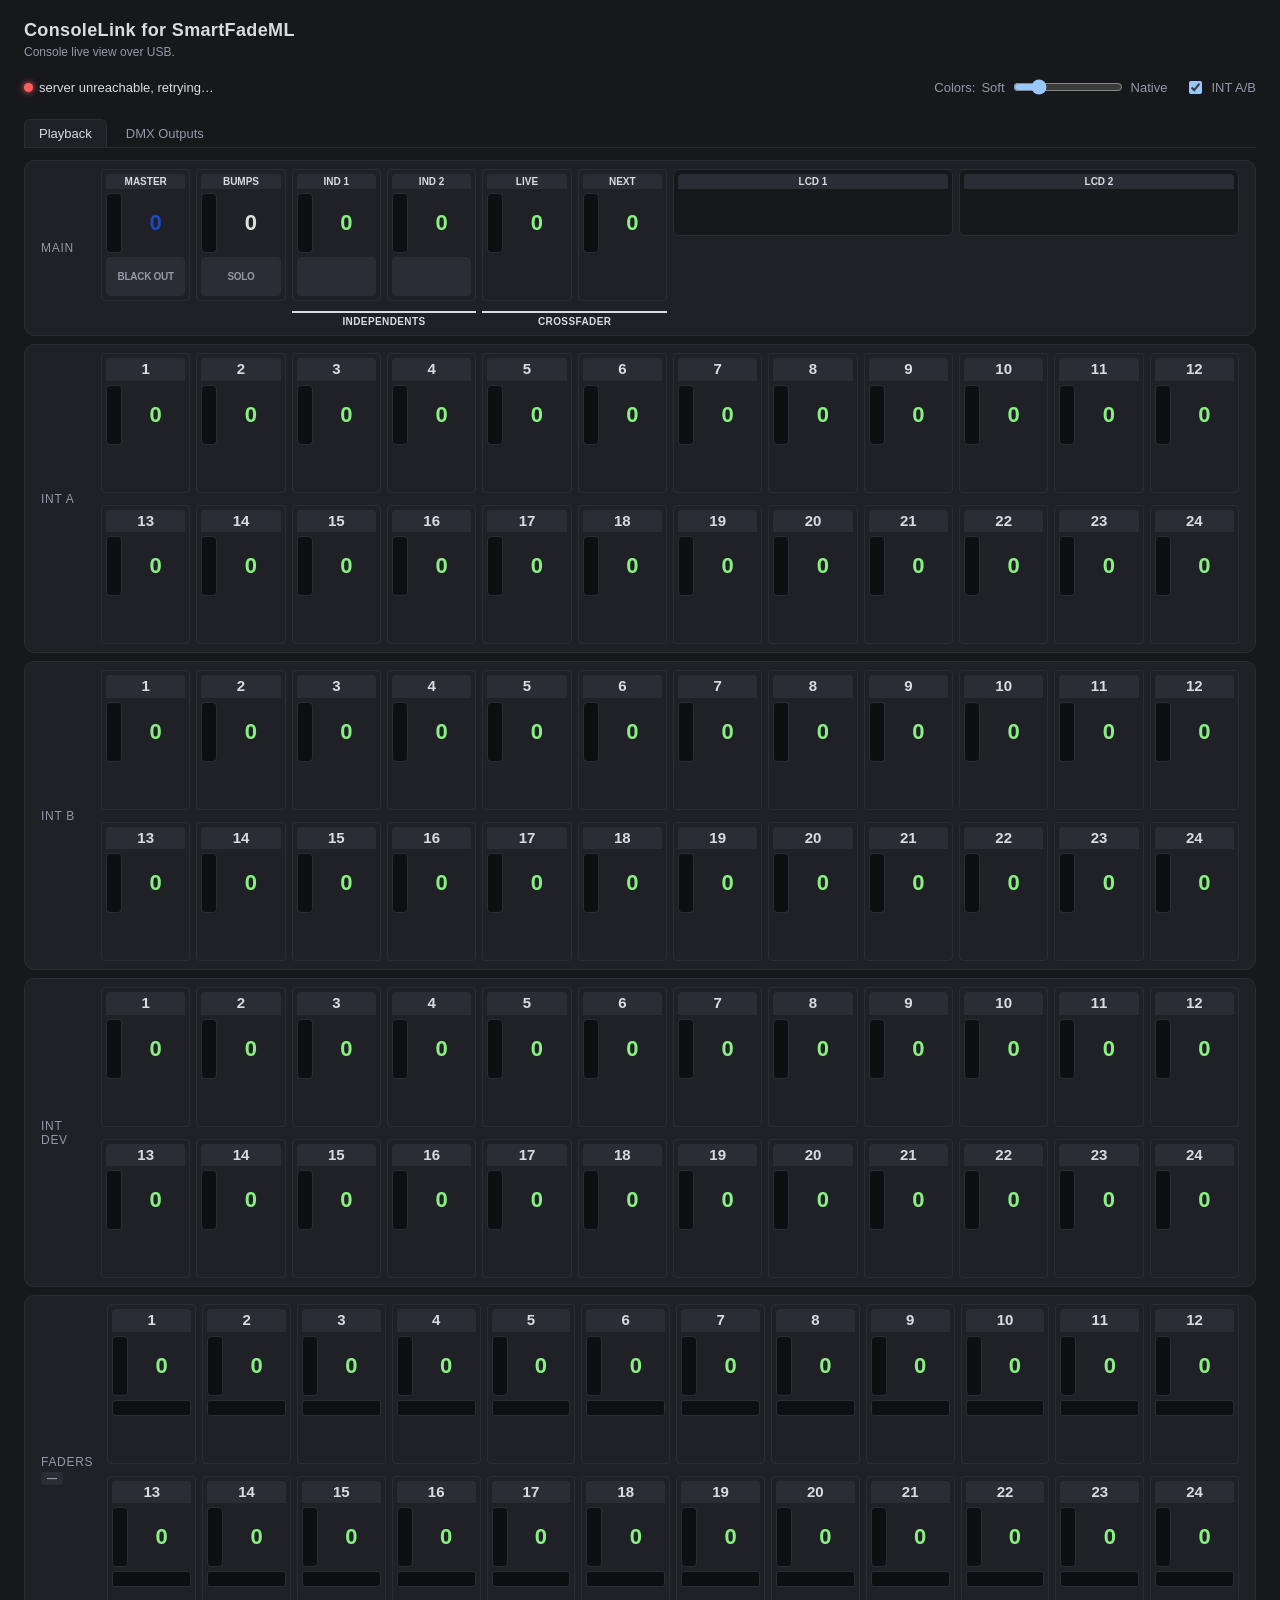
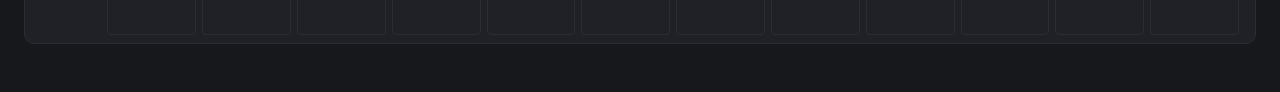
==== commit b6932926: "Adding a tab showing the DMX outputs." ====
--- a/index.html
+++ b/index.html
@@ -3,12 +3,13 @@
 <head>
 <meta charset="utf-8">
 <meta name="viewport" content="width=device-width, initial-scale=1">
-<title>ConsoleLink for SmartFadeML - Playback</title>
+<title>ConsoleLink</title>
 <link rel="stylesheet" href="style.css">
+<link rel="icon" href="favicon.svg" type="image/svg+xml">
 </head>
 <body>
-  <h1>ConsoleLink for SmartFadeML — Playback</h1>
-  <div class="subtitle">Console live view over USB.</div>
+  <h1>ConsoleLink for SmartFadeML</h1>
+  <div class="subtitle">Console live view over USB.<span id="version"></span></div>
 
   <div class="status-row">
     <div class="status-group">
@@ -25,6 +26,12 @@
     </div>
   </div>
 
+  <div class="tab-bar" role="tablist">
+    <button class="tab" id="tab-btn-playback" role="tab" aria-selected="true" aria-controls="tab-playback">Playback</button>
+    <button class="tab" id="tab-btn-dmx" role="tab" aria-selected="false" aria-controls="tab-dmx">DMX Outputs</button>
+  </div>
+
+  <div id="tab-playback" role="tabpanel">
   <div class="section section-row" id="section-master-bumps">
     <div class="section-title">MAIN</div>
     <div class="special-row">
@@ -134,6 +141,19 @@
     </div>
     <div class="intensity-row" id="physical-faders"></div>
   </div>
+  </div>
+
+  <div id="tab-dmx" role="tabpanel" hidden>
+    <div class="dmx-note" id="dmx-note">waiting for DMX data…</div>
+    <div class="section" id="dmx-universe-1">
+      <div class="section-title">Universe 1</div>
+      <div class="dmx-grid"></div>
+    </div>
+    <div class="section" id="dmx-universe-2">
+      <div class="section-title">Universe 2</div>
+      <div class="dmx-grid"></div>
+    </div>
+  </div>
 
 <script src="app.js"></script>
 </body>
--- a/style.css
+++ b/style.css
@@ -23,14 +23,17 @@
      read it from here. */
   --cols: 24;
   --gap: 6px;
+  /* Same idea for the DMX Outputs tab: 512 cells per universe, so 32 columns x 16 rows wraps to
+     16 x 32, then 8 x 64 -- each universe always ends on a row boundary. */
+  --dmx-cols: 32;
 }
 /* Tune these px values to change where the 24-cell rows wrap. */
 @media (max-width: 1600px) {
-  :root { --cols: 12; }
+  :root { --cols: 12; --dmx-cols: 16; }
 }
 /* Phone portrait: 4 rows of 6. */
 @media (max-width: 640px) {
-  :root { --cols: 6; }
+  :root { --cols: 6; --dmx-cols: 8; }
 }
 * { box-sizing: border-box; }
 html {
@@ -92,16 +95,16 @@
   align-items: center;
   gap: 6px;
 }
-/* "last update" under the connection status, lined up with its text (dot 9px + gap 6px). */
+/* "last update" on the same line as the connection status. */
 .status-group {
   display: flex;
-  flex-direction: column;
-  gap: 2px;
+  align-items: center;
+  flex-wrap: wrap;
+  gap: 2px 12px;
 }
 #stale-text {
   color: var(--dim);
   font-size: 12px;
-  padding-left: 15px;
 }
 .dot {
   width: 9px;
@@ -669,3 +672,74 @@
   #lcd-1 { grid-column: 1 / 4; }
   #lcd-2 { grid-column: 4 / 7; }
 }
+
+/* Tabs */
+.tab-bar {
+  display: flex;
+  gap: 4px;
+  margin-bottom: 12px;
+  border-bottom: 1px solid var(--grid);
+}
+.tab {
+  background: transparent;
+  border: 1px solid transparent;
+  border-bottom: none;
+  border-radius: 6px 6px 0 0;
+  color: var(--dim);
+  font: inherit;
+  font-size: 13px;
+  padding: 6px 14px;
+  cursor: pointer;
+}
+.tab[aria-selected="true"] {
+  background: var(--panel);
+  border-color: var(--grid);
+  color: var(--text);
+}
+/* `hidden` alone loses to any display rule set on the panel, so state it explicitly. */
+[role="tabpanel"][hidden] { display: none; }
+
+/* DMX Outputs tab */
+.dmx-note {
+  color: var(--dim);
+  font-size: 12px;
+  margin-bottom: 8px;
+}
+.dmx-grid {
+  display: grid;
+  grid-template-columns: repeat(var(--dmx-cols), minmax(0, 1fr));
+  gap: 2px;
+}
+.dmx-cell {
+  --lvl: 0;
+  position: relative;
+  height: 22px;
+  border: 1px solid var(--grid);
+  border-radius: 3px;
+  overflow: hidden;
+  display: flex;
+  align-items: center;
+  justify-content: center;
+  font-variant-numeric: tabular-nums;
+  /* Heat map: the accent green fades in with the level (--lvl is 0..1, set by app.js). */
+  background: color-mix(in srgb, var(--accent-green) calc(var(--lvl) * 100%), transparent);
+}
+.dmx-cell .addr {
+  position: absolute;
+  top: 1px;
+  left: 2px;
+  font-size: 7px;
+  line-height: 1;
+  color: var(--dim);
+}
+.dmx-cell .lvl {
+  font-size: 11px;
+  font-weight: 600;
+  color: var(--accent-green);
+}
+.dmx-cell.nonzero { border-color: var(--accent-green); }
+.dmx-cell.nonzero .lvl { color: var(--text); }
+.dmx-cell.nonzero .addr { color: var(--text); opacity: 0.7; }
+/* From about half level up the green is strong enough to need dark text. */
+.dmx-cell.bright .lvl,
+.dmx-cell.bright .addr { color: var(--darktext); opacity: 1; }
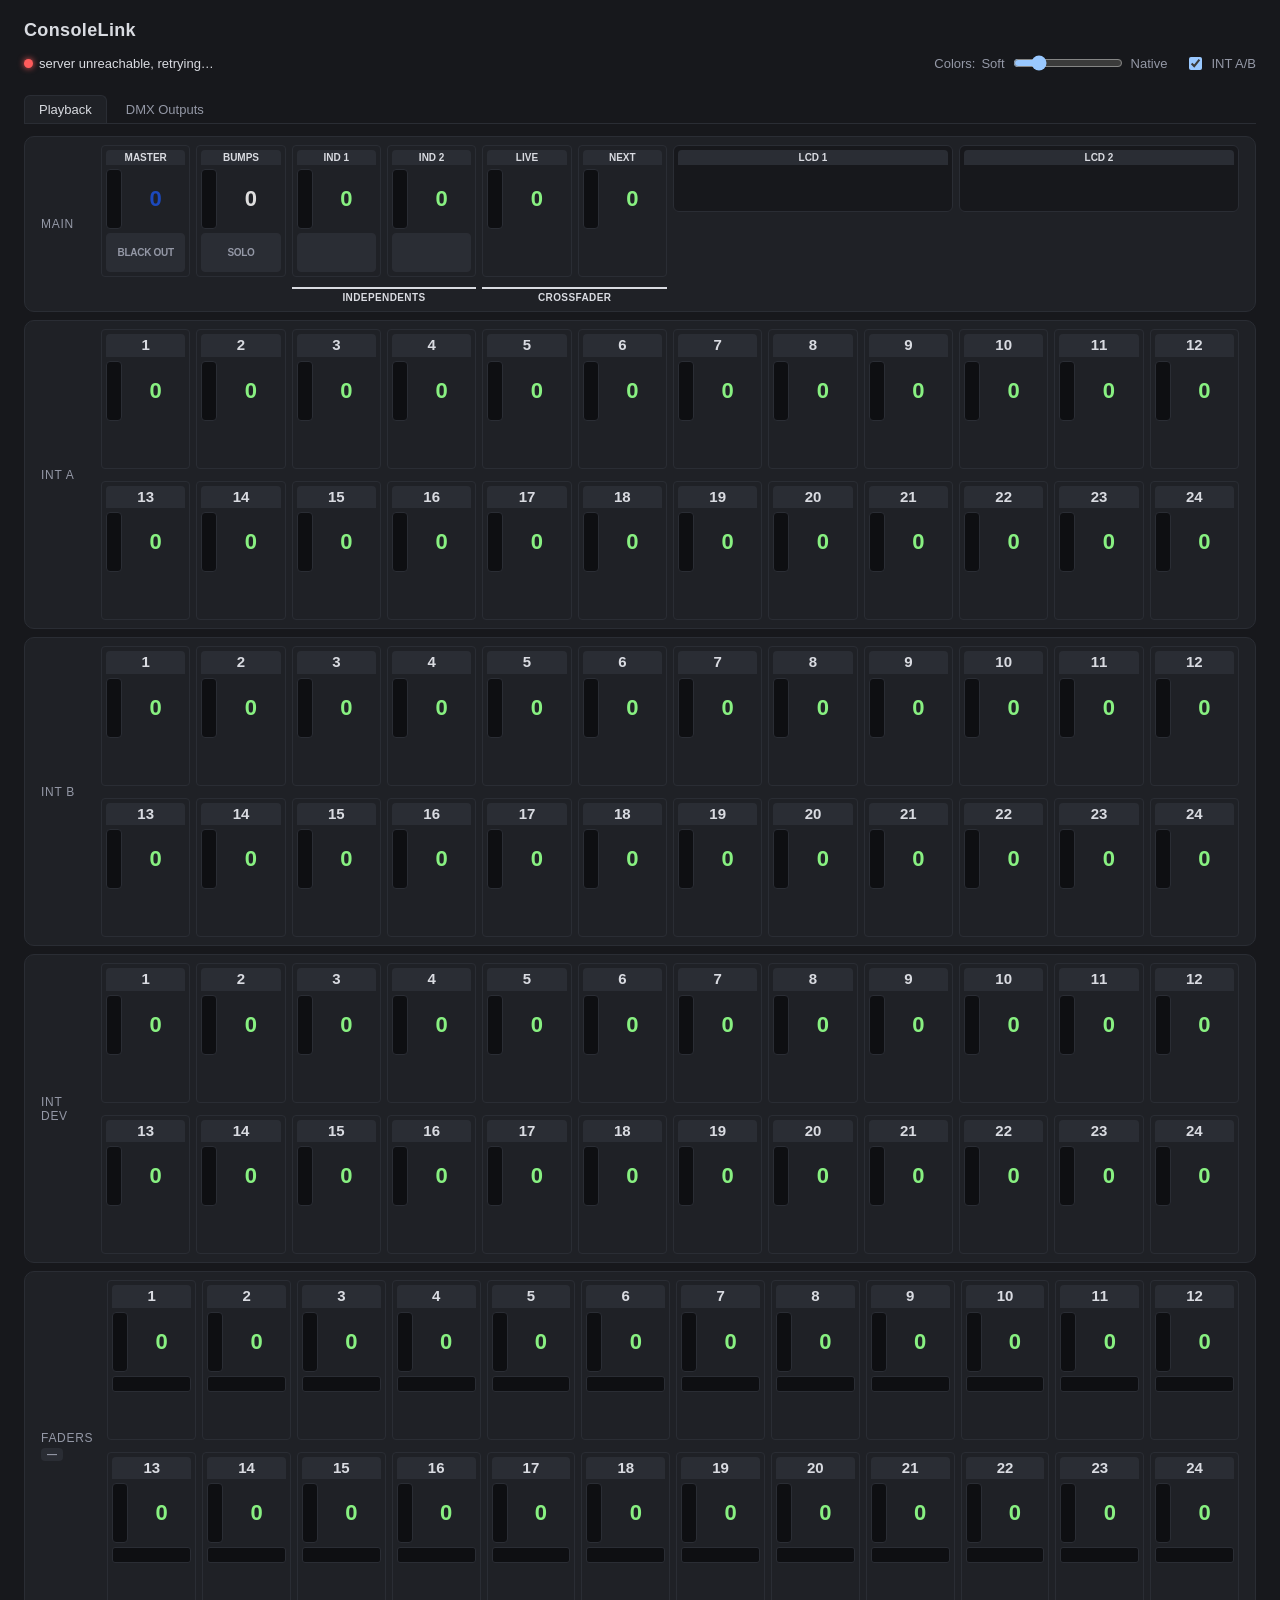
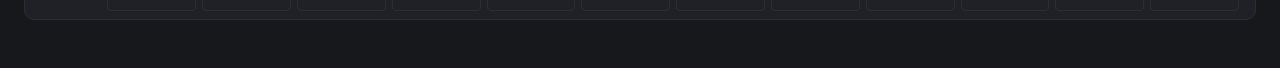
==== commit 3b6d347c: "Adding visual cues for on/off/blinking, not dependent on color. Fine tune layout of title/subtitles." ====
--- a/index.html
+++ b/index.html
@@ -8,8 +8,10 @@
 <link rel="icon" href="favicon.svg" type="image/svg+xml">
 </head>
 <body>
-  <h1>ConsoleLink for SmartFadeML</h1>
-  <div class="subtitle">Console live view over USB.<span id="version"></span></div>
+  <div class="title-row">
+    <h1>ConsoleLink</h1>
+    <span class="version" id="version"></span>
+  </div>
 
   <div class="status-row">
     <div class="status-group">
--- a/style.css
+++ b/style.css
@@ -48,16 +48,26 @@
   font-family: -apple-system, BlinkMacSystemFont, "Segoe UI", sans-serif;
   padding: 20px 24px 40px;
 }
+/* Title left, version right on the same baseline; on a narrow screen the version wraps under
+   the title and stays right-aligned. */
+.title-row {
+  display: flex;
+  flex-wrap: wrap;
+  align-items: baseline;
+  justify-content: space-between;
+  gap: 2px 16px;
+  margin-bottom: 12px;
+}
 h1 {
   font-size: 18px;
   font-weight: 600;
-  margin: 0 0 4px;
+  margin: 0;
   letter-spacing: 0.02em;
 }
-.subtitle {
+.version {
   color: var(--dim);
   font-size: 12px;
-  margin-bottom: 18px;
+  margin-left: auto;
 }
 .status-row {
   display: flex;
@@ -578,6 +588,11 @@
   color: var(--darktext);
   box-shadow: 0 0 10px var(--accent-green);
 }
+/* Shape cues, so on and blinking don't rely on colour alone: a solid ring when on, a dashed one
+   while blinking. currentColor is the text colour each state already picks for contrast with
+   its own background; the negative offset keeps the ring inside the box. */
+.ind-button.on .light       { outline: 2px solid currentColor;  outline-offset: -4px; }
+.ind-button.blinking .light { outline: 2px dashed currentColor; outline-offset: -4px; }
 /* The Physical Faders row's light swatch: no text, just a color (solid,
    intensity-proportional once caught; blinking between two brightness levels while the
    physical fader hasn't caught its stored value yet). Colors are the console's own RGB
@@ -620,7 +635,7 @@
   :root { --gap: 4px; }
   body { padding: 12px 8px 24px; }
   h1 { font-size: 16px; }
-  .subtitle { margin-bottom: 12px; }
+  .title-row { margin-bottom: 12px; }
   .status-row { gap: 8px 14px; margin-bottom: 12px; }
   .section { padding: 6px 8px; }
   .section.section-row { gap: 8px; }
